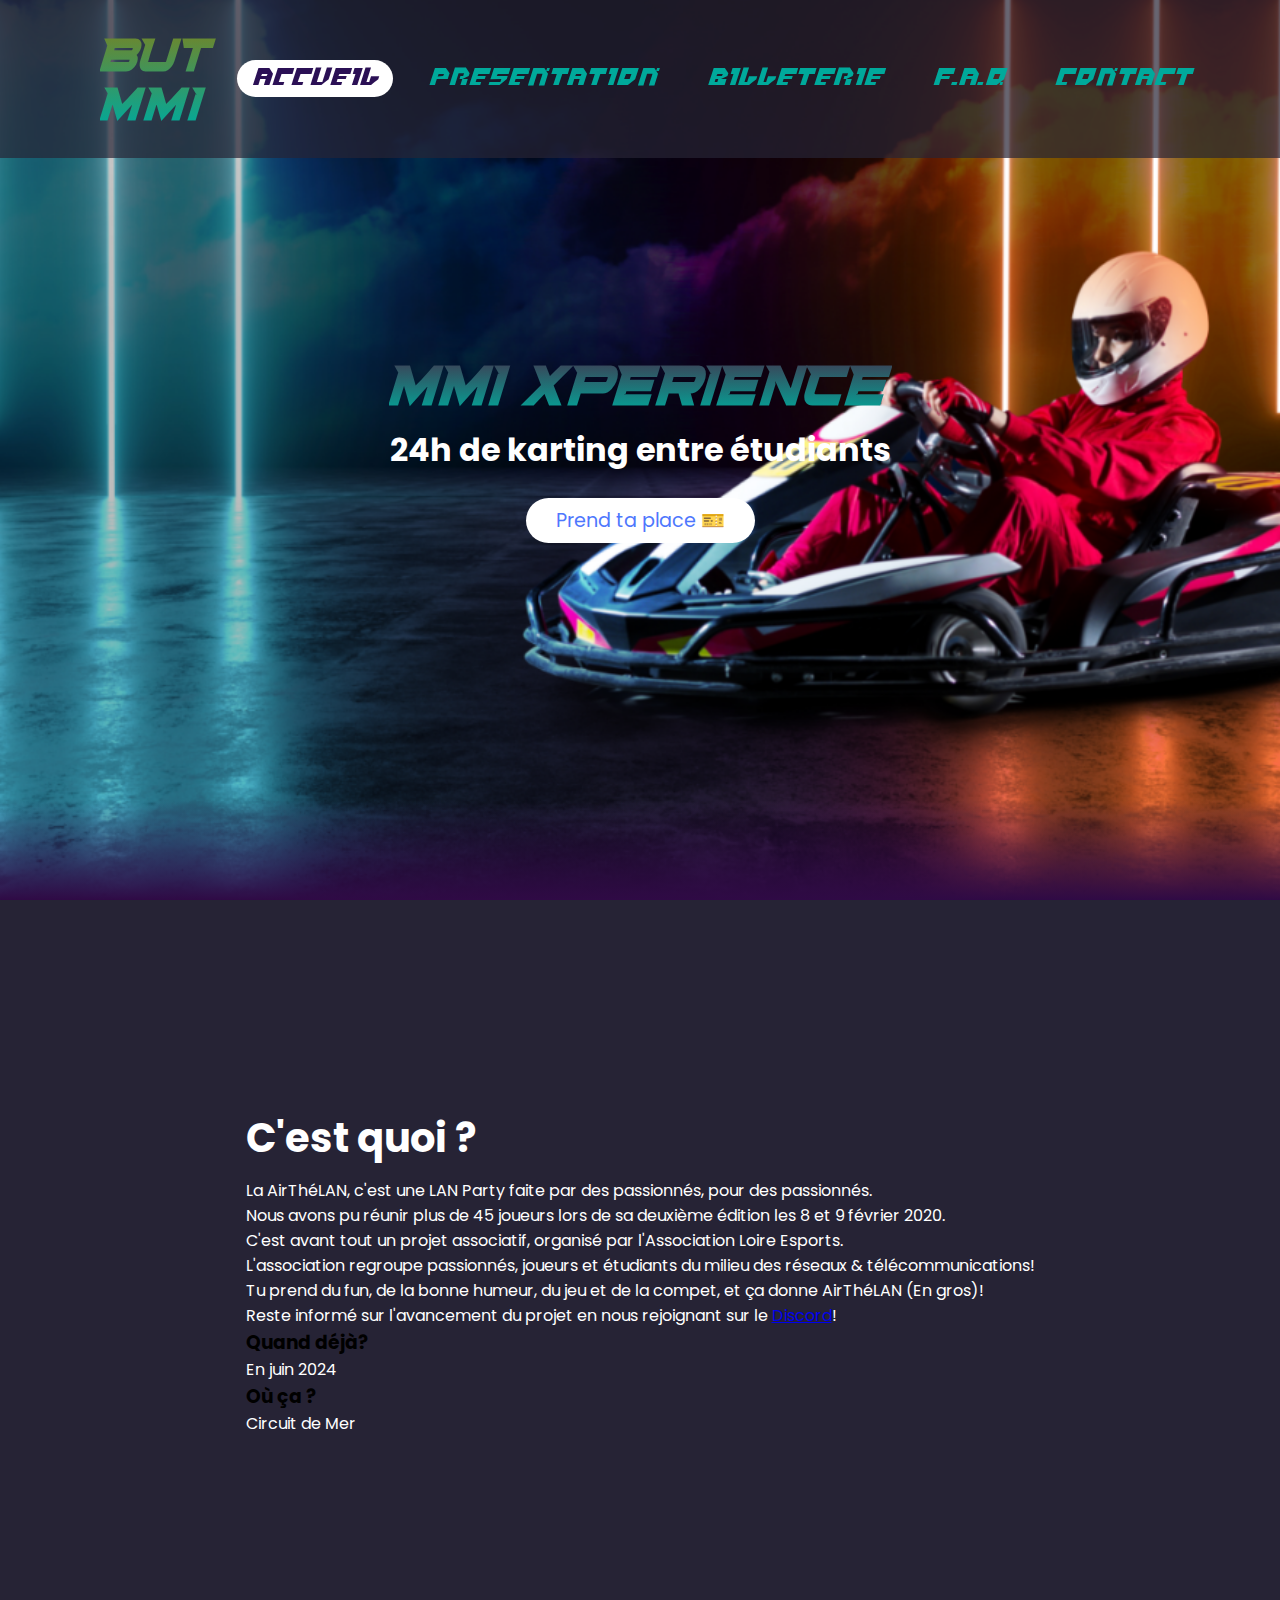
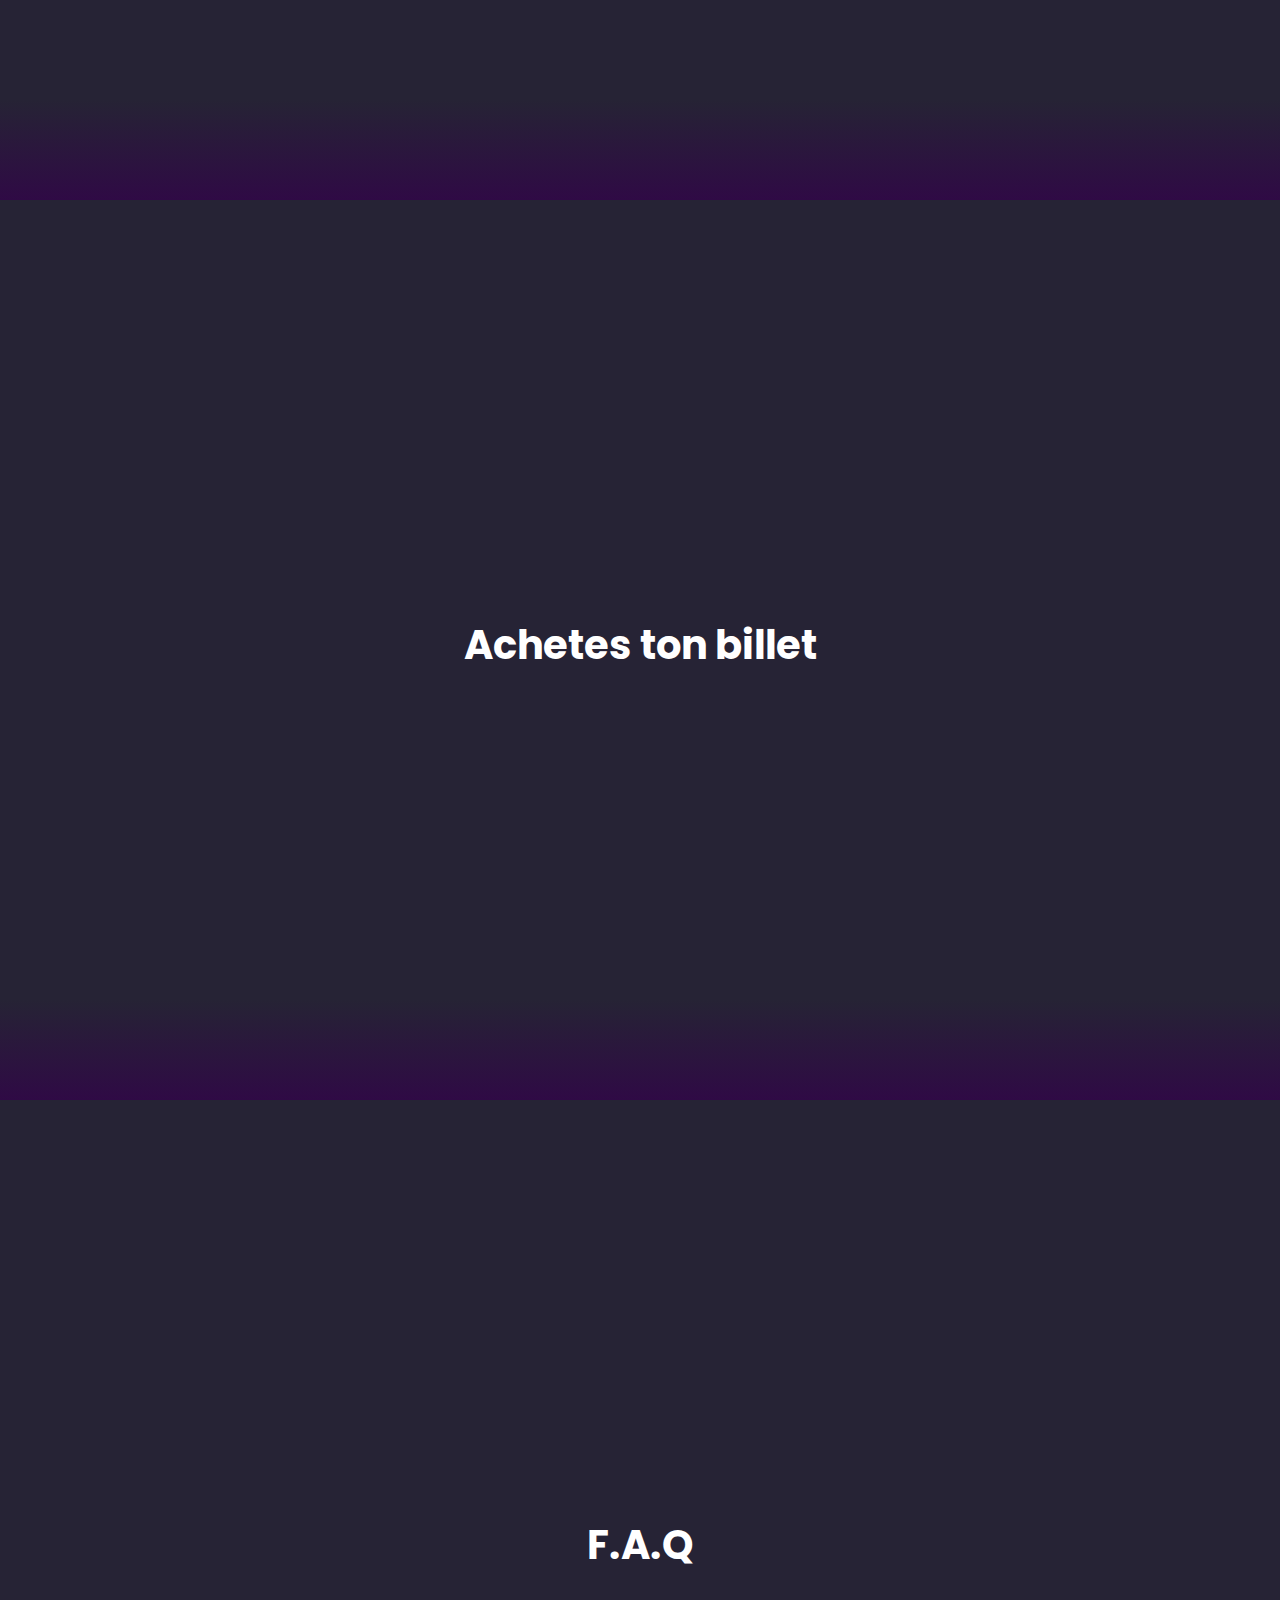
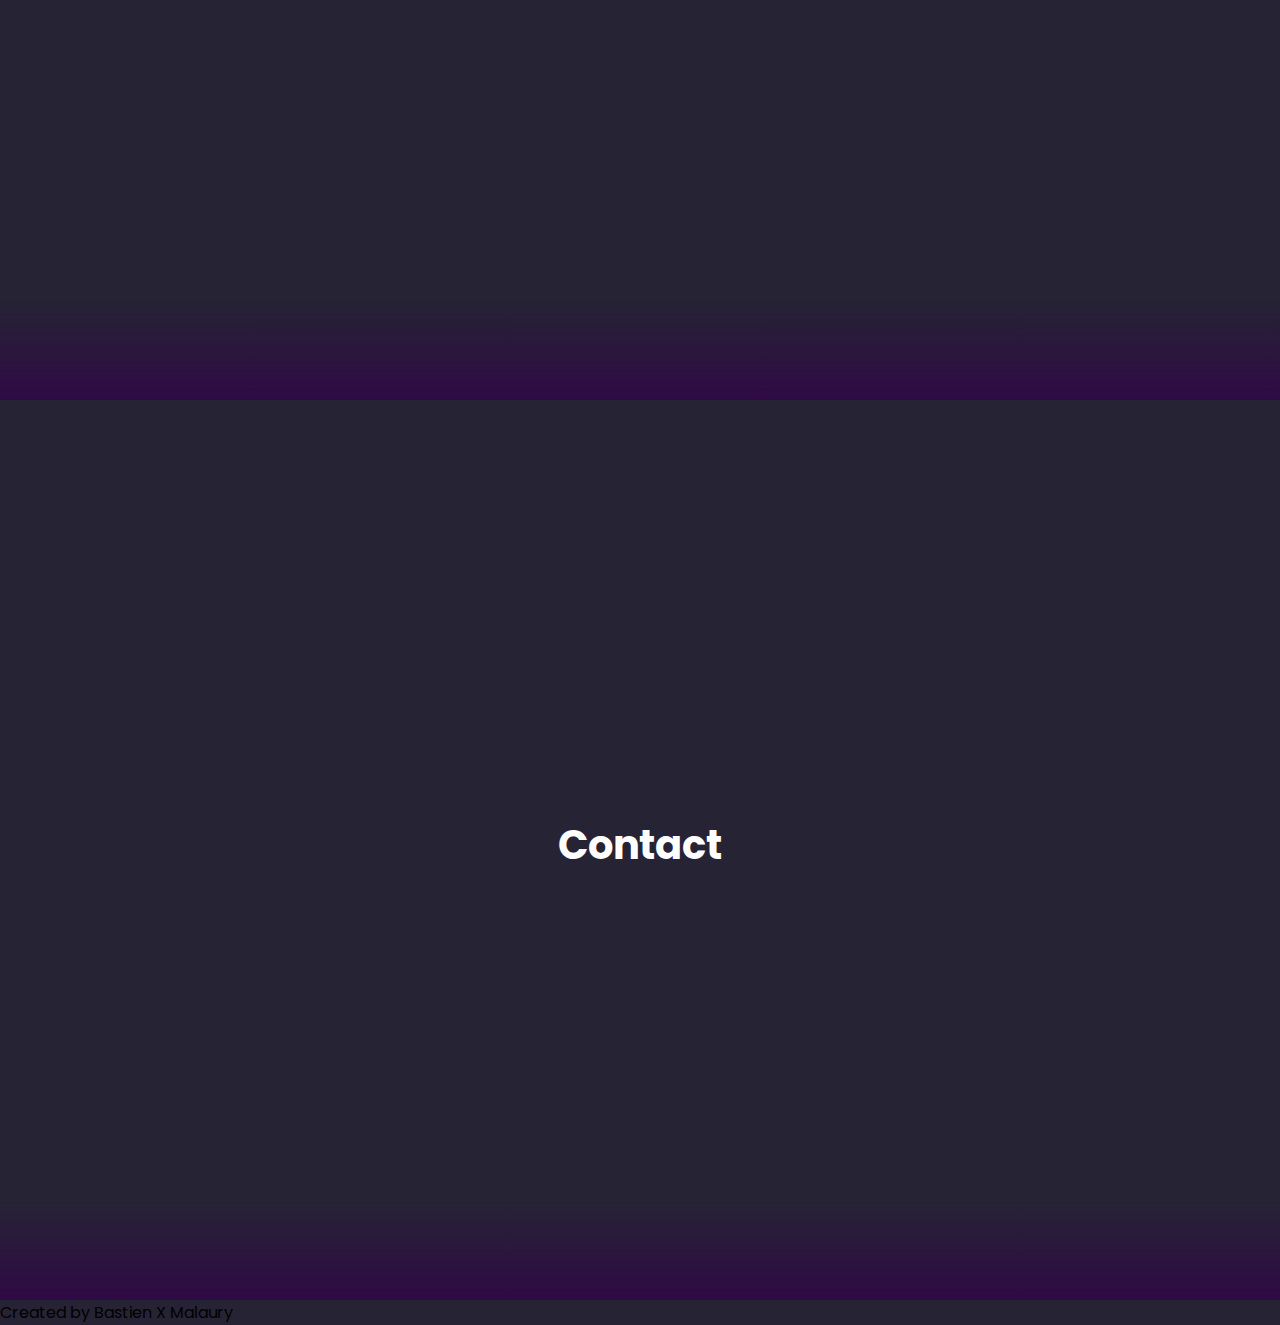
==== index.html @ bc0f4ebb "Update index.html" ====
<!doctype html>
<html>

<head>
  <title>Petit Prince Website</title>
  <meta charset="UTF-8">
  <link rel="stylesheet" type="text/css" href="style.css">
  <link rel="icon" sizes="16x16" type="image/png" href="assets/logo.png">
</head>

<body>
  <header>
    <a href="#" class="logo">BUT MMI</a>
    <ul>
      <li class="link"><a class="active" href="#menu">ACCUEIL</a></li>
      <li class="link"><a href="#about">PRESENTATION</a></li>
      <li class="link"><a href="#billeterie">BILLETERIE</a></li>
      <li class="link"><a href="#faq">F.A.Q</a></li>
      <li class="link"><a href="#contact">CONTACT</a></li>
    </ul>
  </header>

  <section id="menu">
    <img src="assets/img/61f21f1f143fae08fce9d3695cfb071a.webp" id="bg">

    <h2 id="title1">MMI Xperience</h2>
    <h3 id="text2">24h de karting entre étudiants</h3>
    <a href="#billeterie" id="btn">Prend ta place 🎫</a>


  </section>

  <section id="about">
    <div class="container">
      <div class="row">
        <div class="col-lg-6">
          <h2>C'est quoi ?</h2>
          <p>
            La AirThéLAN, c'est une LAN Party faite par des passionnés, pour des passionnés.<br>
            Nous avons pu réunir plus de 45 joueurs lors de sa deuxième édition les 8 et 9 février 2020.<br>
          <p>
            C'est avant tout un projet associatif, organisé par l'Association Loire Esports.
            <br>L'association regroupe passionnés, joueurs et étudiants du milieu des réseaux & télécommunications!
          </p>
          <p>
            Tu prend du fun, de la bonne humeur, du jeu et de la compet, et ça donne AirThéLAN (En gros)!<br>
            Reste informé sur l'avancement du projet en nous rejoignant sur le <a href="#discord">Discord</a>!
          </p>
        </div>

        <div class="col-lg-3">
          <h3>Quand déjà?</h3>
          <p>En juin 2024</p>
        </div>

        <div class="col-lg-3">
          <h3>Où ça ?</h3>
          <p>Circuit de Mer</p>
          <iframe src="https://maps.google.com/maps?q=Circuit%20Mer&t=&z=13&ie=UTF8&iwloc=&output=embed" frameborder="0"
            style="border:0" allowfullscreen></iframe>
        </div>
      </div>
    </div>
  </section>

  <section id="billeterie">
    <h2>Achetes ton billet</h2>
  </section>

  <section id="faq">
    <h2>F.A.Q</h2>
  </section>

  <section id="contact">
    <h2>Contact</h2>
  </section>



  <footer>
    <p>Created by Bastien X Malaury</p>
  </footer>

</body>





<script>
  let text = document.getElementById('title1')
  let button = document.getElementById('btn')
  let text2 = document.getElementById('text2')

  let blue = document.getElementById('1')
  let rouge = document.getElementById('2')
  let rose = document.getElementById('3')
  let violet = document.getElementById('4')


  window.addEventListener('scroll', function () {
    let value = window.scrollY;
    console.dir(value)
    text.style.marginLeft = value * 1.7 + 'px';
    text2.style.marginTop = value * 1.3 + 'px';
    button.style.marginLeft = value * 1.9 + 'px';

    blue.style.top = value * 0.99 + 'px';
    rouge.style.top = value * 0.70 + 'px';
    rose.style.top = value * 0.45 + 'px';
  })
</script>

</html>
---- style.css ----
@import url('https://fonts.googleapis.com/css?family=Poppins :300,400,500,600,700,800,960&display=swap'); 
@font-face {
    font-family: platinum_sign;
    src: url(./assets/fonts/pixel_2/Pixel-Regular.ttf);
}
@font-face {
    font-family: race;
    src: url(./assets/fonts/station_of_race/STATION\ OF\ RACE\ DEMO.otf);
}


*
{
    cursor: url("../assets/img/hiclipart.com.png"), auto;
    margin: 0;
    padding: 0;
    box-sizing: border-box;
    font-famiLy: 'Poppins', sans-serif;
    scroll-behavior : smooth;
}

body { 
    min-height : 100vh;
    background-color: #262335;
    overflow-x: hidden; 
    overflow-y: scroll;
} 

/*----------------- Header/NavBar ------------------*/

header { 
    position : fixed; 
    top : 0; 
    Left : 0; 
    width : 100%; 
    padding : 30px 100px; 
    display : flex; 
    justify-content : space-between; 
    align-items : center;
    z-index: 10000;
    background-color: rgba(38, 35, 53,0.7);
    transition: 1s;
}

header:hover {
    background-color: #1a2750;
    border-radius: 40px;
    transition: 0.9s;
}

header .logo::after {
    content:url('assets/logo.png');
    position: relative;    
    top:10px;
    right: -10px;
}

header .logo { 
    background: -webkit-linear-gradient(#718529, #00A99B);
    -webkit-background-clip: text;
    -webkit-text-fill-color: transparent;
    font-family: race;
    font-weight : 700;
    text-decoration : none;
    font-size : 2em;
    text-transform : uppercase;
    Letter-spacing : 2px; 
} 

header ul { 
    display : flex;
    justify-content : center;
    align-items : center;
    font-size: large;
}

.link a.active, .link a:hover{ 
    background : #fff;
    color : #2b1055;
    transition: 0.5s;
    
}


.links{
    display: flex;
    justify-content: center;
    gap: 5vw;
}

.link{
    list-style: none;
    position: static;
    margin-left : 20px; 
}

.link > a{
    text-decoration: none;
    font-family: platinum_sign;
    font-size: 25px;
    transition: 0.4s;
    text-decoration : none;
    padding : 6px 15px; 
    color: #00A99B;
    border-radius: 20px;
}

.link > a:hover {
    background : #00A99B;
    color : #2b1055;
    position: static;
    transition: 0.5s;
}

/*----------------- FIN Header/NavBar ------------------*/

/*----------------- Section a propos ------------------*/

section { 
    position : relative;
    width : 100%; 
    height : 100vh;
    width: 100vw; 
    padding : 100px; 
    display: flex; 
    justify-content: center; 
    align-items: center;
} 

section::before {
    content: '';
    color: white;
    position: absolute;
    bottom: 0;
    width: 100%;
    height: 100px;
    background: linear-gradient(to top,#2f0a45,transparent);
    z-index: 100;
    
}

section img { 
    position : absolute; 
    top : 0;
    Left : 0; 
    width : 100%; 
    height : 100%; 
    object-fit: cover;
    pointer-events: none}


#title1 {
    background: -webkit-linear-gradient(#413850, #00A99B);
    -webkit-background-clip: text;
    -webkit-text-fill-color: transparent;
    position: absolute;
    font-family: race;
    color: #fff;
    white-space: nowrap;
    font-size: 3vw;
    z-index: 101;
    transform: translateY(-60px);
}

#text2 {
    position: absolute;
    color: #fff;
    white-space: nowrap;
    font-size: 2.5vw;
    z-index: 101;
}

#btn {
    text-decoration : none;
    padding : 8px 30px;
    border-radius : 40px;
    background : #fff;
    color : #4e77fd;
    font-size: 1.5vw;
    display: inline-block;
    z-index: 9;
    transform: translateY(70px);
}


section h2 {
    font-size: 2.5em;
    margin-bottom: 10px;
    color: #fff;
}
section p {
    font-size: 1em;
    color: #fff;
}
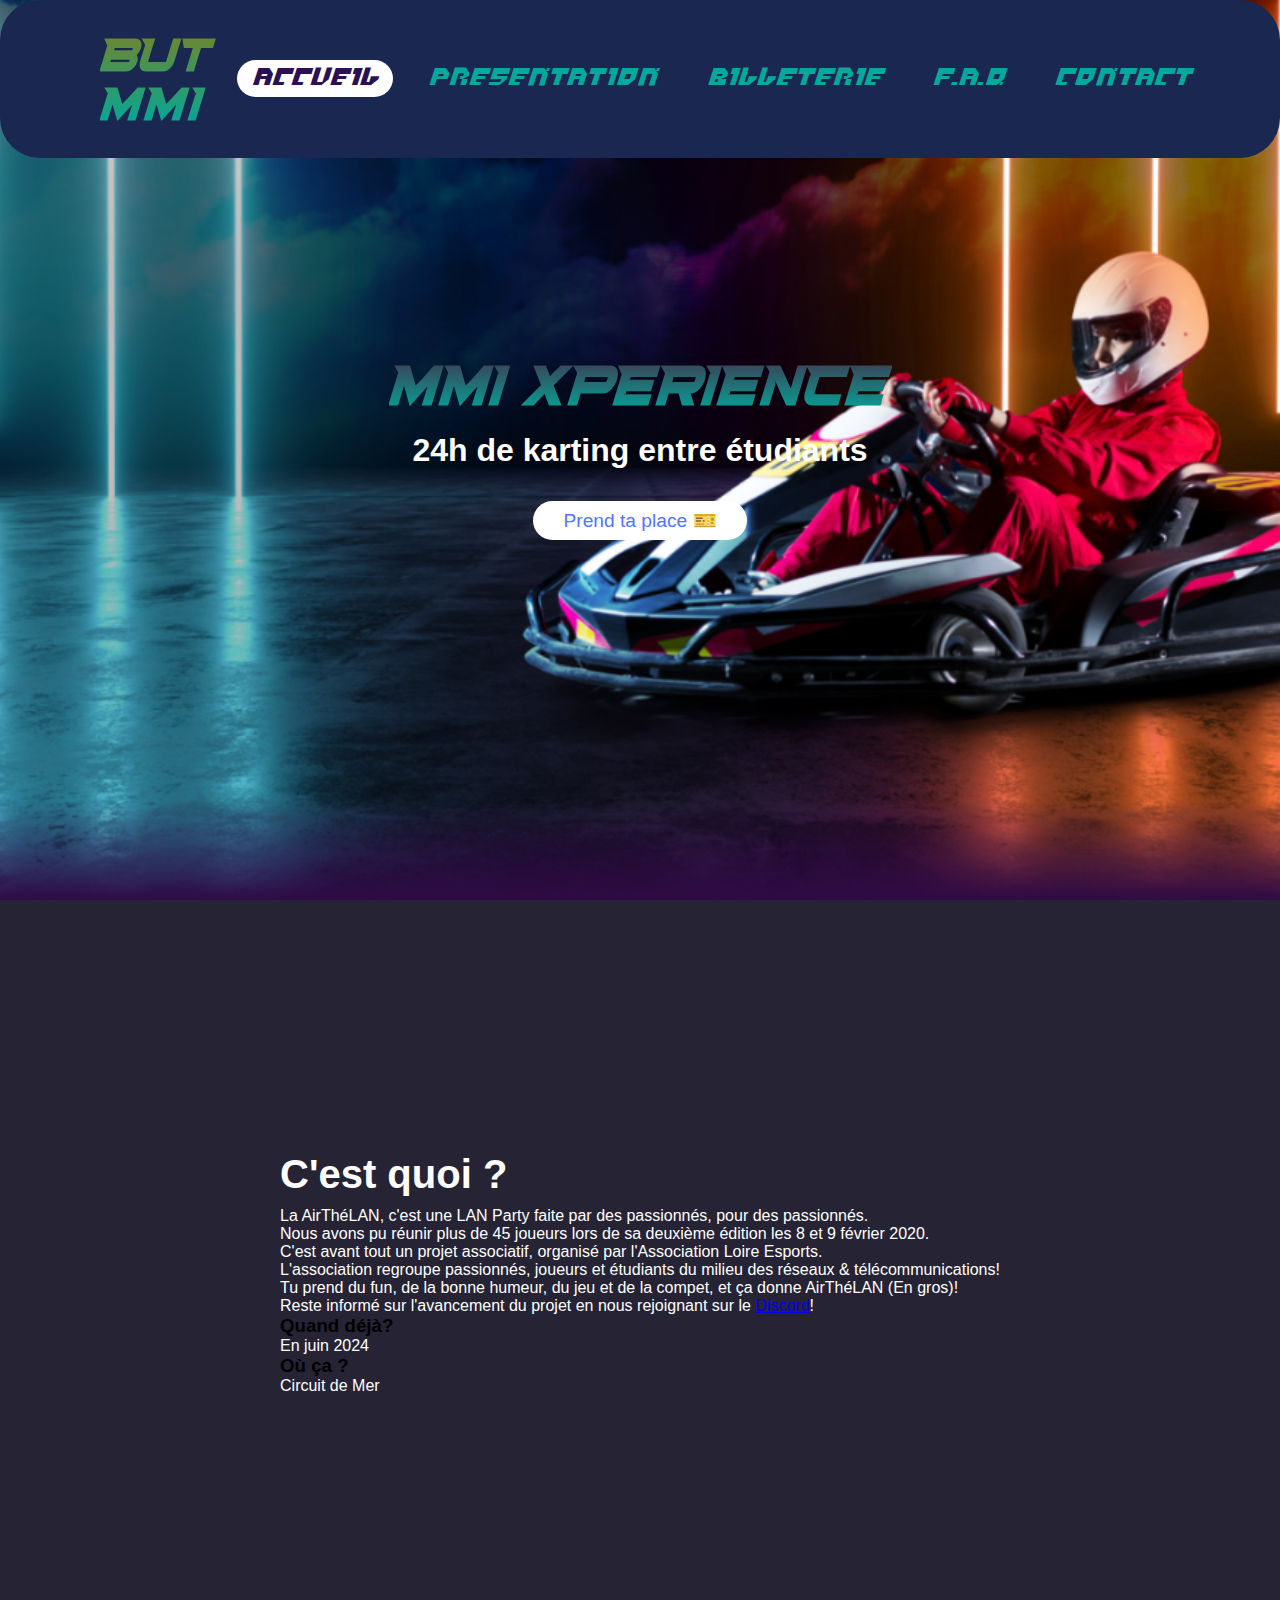
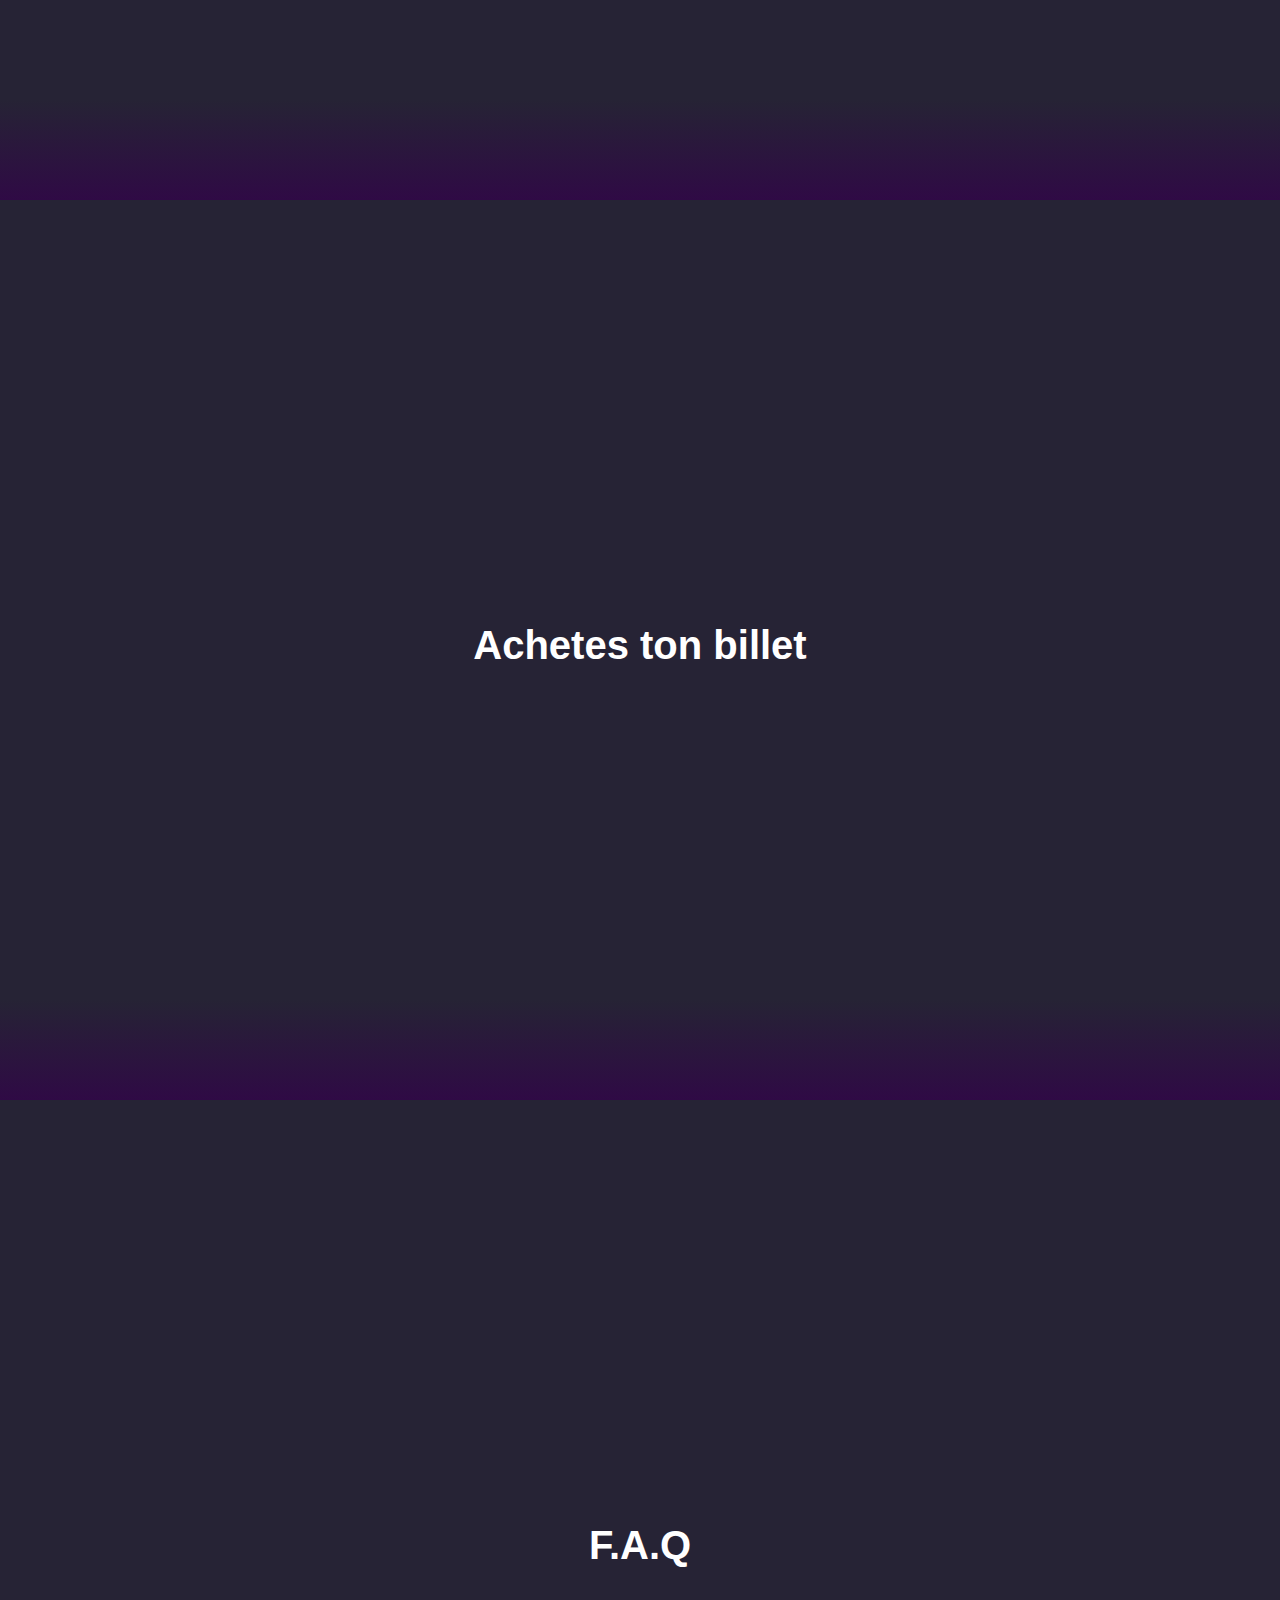
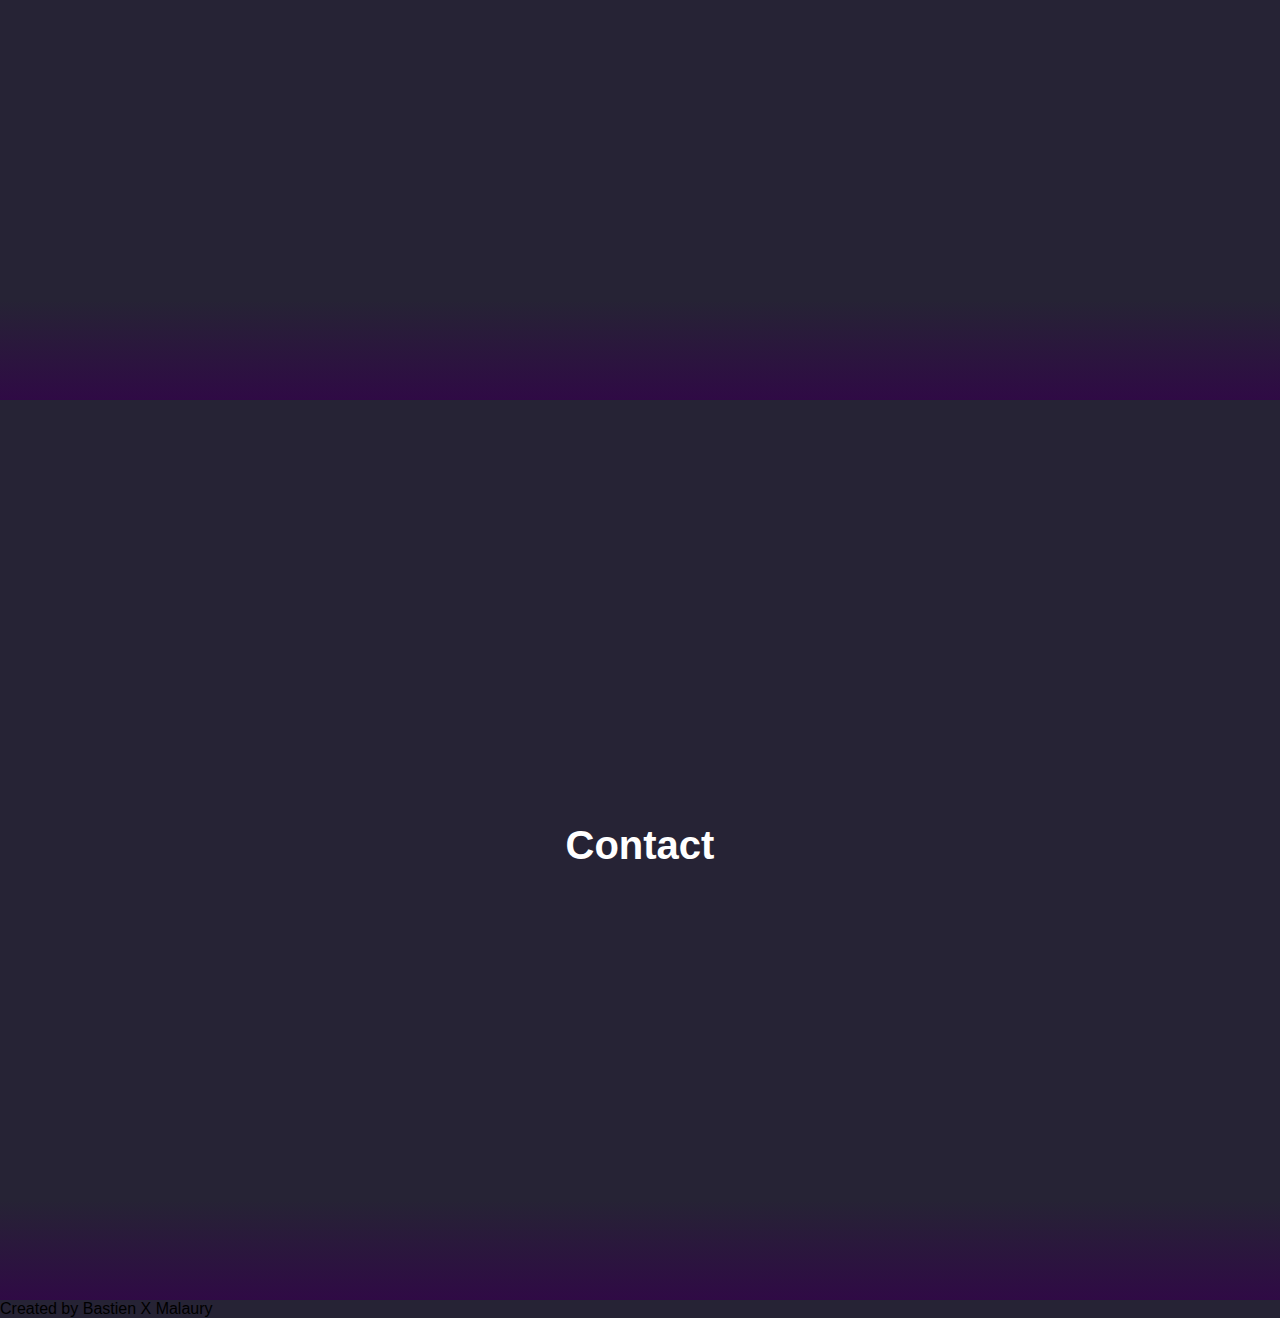
==== commit 939cd847: "fix" ====
--- a/index.html
+++ b/index.html
@@ -10,8 +10,15 @@
 
 <body>
   <header>
+    <input type="checkbox" id="nav-check">
+    <div class="nav-btn">        
+      <label for="nav-check">
+          <span id="left"></span>
+          <span id="right"></span>
+      </label>
+  </div>
     <a href="#" class="logo">BUT MMI</a>
-    <ul>
+    <ul class="nav-links">
       <li class="link"><a class="active" href="#menu">ACCUEIL</a></li>
       <li class="link"><a href="#about">PRESENTATION</a></li>
       <li class="link"><a href="#billeterie">BILLETERIE</a></li>
@@ -100,14 +107,9 @@
 
   window.addEventListener('scroll', function () {
     let value = window.scrollY;
-    console.dir(value)
     text.style.marginLeft = value * 1.7 + 'px';
     text2.style.marginTop = value * 1.3 + 'px';
     button.style.marginLeft = value * 1.9 + 'px';
-
-    blue.style.top = value * 0.99 + 'px';
-    rouge.style.top = value * 0.70 + 'px';
-    rose.style.top = value * 0.45 + 'px';
   })
 </script>
 
--- a/style.css
+++ b/style.css
@@ -1,4 +1,3 @@
-@import url('https://fonts.googleapis.com/css?family=Poppins :300,400,500,600,700,800,960&display=swap'); 
 @font-face {
     font-family: platinum_sign;
     src: url(./assets/fonts/pixel_2/Pixel-Regular.ttf);
@@ -27,6 +26,14 @@
 } 
 
 /*----------------- Header/NavBar ------------------*/
+
+#nav-check{
+    display: none;
+}
+
+.nav-btn{
+    display: none;
+}
 
 header { 
     position : fixed; 
@@ -146,8 +153,8 @@
     width : 100%; 
     height : 100%; 
     object-fit: cover;
-    pointer-events: none}
-
+    pointer-events: none
+}
 
 #title1 {
     background: -webkit-linear-gradient(#413850, #00A99B);
@@ -191,4 +198,93 @@
 section p {
     font-size: 1em;
     color: #fff;
+}
+
+@media screen and (max-width: 1225px){
+    header { 
+        position : fixed; 
+        top : 0; 
+        Left : 0; 
+        width : 100%; 
+        padding : 30px 100px; 
+        display : flex; 
+        justify-content : space-between; 
+        align-items : center;
+        z-index: 10000;
+        background-color: #1a2750;
+        transition: 1s;
+        height: 100px;
+    }
+    
+    header:hover {
+        background-color: #1a2750;
+        border-radius: 0;
+        transition: 0s;
+    }
+
+    .nav-btn {
+        display: inline-block;
+        position: absolute;
+        right: 15px;
+    }
+
+    .nav > .nav-btn > label {
+        display: inline-block;
+        width: 50px;
+        height: 50px;
+        padding: 13px;
+    }
+
+    .nav-btn > label:hover,.nav  #nav-check:checked ~ .nav-btn > label {
+        background-color: #1a2750;
+    }
+
+    .nav-btn > label:hover, #nav-check:checked ~ .nav-btn > label > #left{
+        transform: rotate(45deg) translateY(9px);
+        transition: transform 0.5s;
+        border-top: 5px solid red;
+    }
+
+    .nav-btn > label:hover, #nav-check:checked ~ .nav-btn > label > #right{
+        transform: rotate(-45deg) translateY(-5px);
+        border-top: 5px solid red;
+        transition: all 0.5s;
+    }
+
+    .nav-btn > label:hover, #nav-check:not(:checked) ~ .nav-btn > label > span{
+        transition: all 0.5s;
+    }
+    
+    .nav-btn > label > span {
+        display: block;
+        width: 35px;
+        height: 10px;
+        border-top: 5px solid rgb(172, 226, 21);
+    }
+
+    .nav-links {
+        position: absolute;
+        display: block;
+        width: 100%;
+        background-color: #1a2750;
+        transition: all 0.3s ease-in;
+        overflow-y: hidden;
+        overflow-x: hidden;
+        top: 100px;
+        left: 0px;
+    }
+
+    .link > a {
+        display: block;
+        width: 100%;
+    }
+
+    #nav-check:not(:checked) ~ .nav-links {
+        height: 0px;
+    }
+
+    #nav-check:checked ~ .nav-links {
+        height: 150vh;
+        overflow-y: auto;
+    }
 }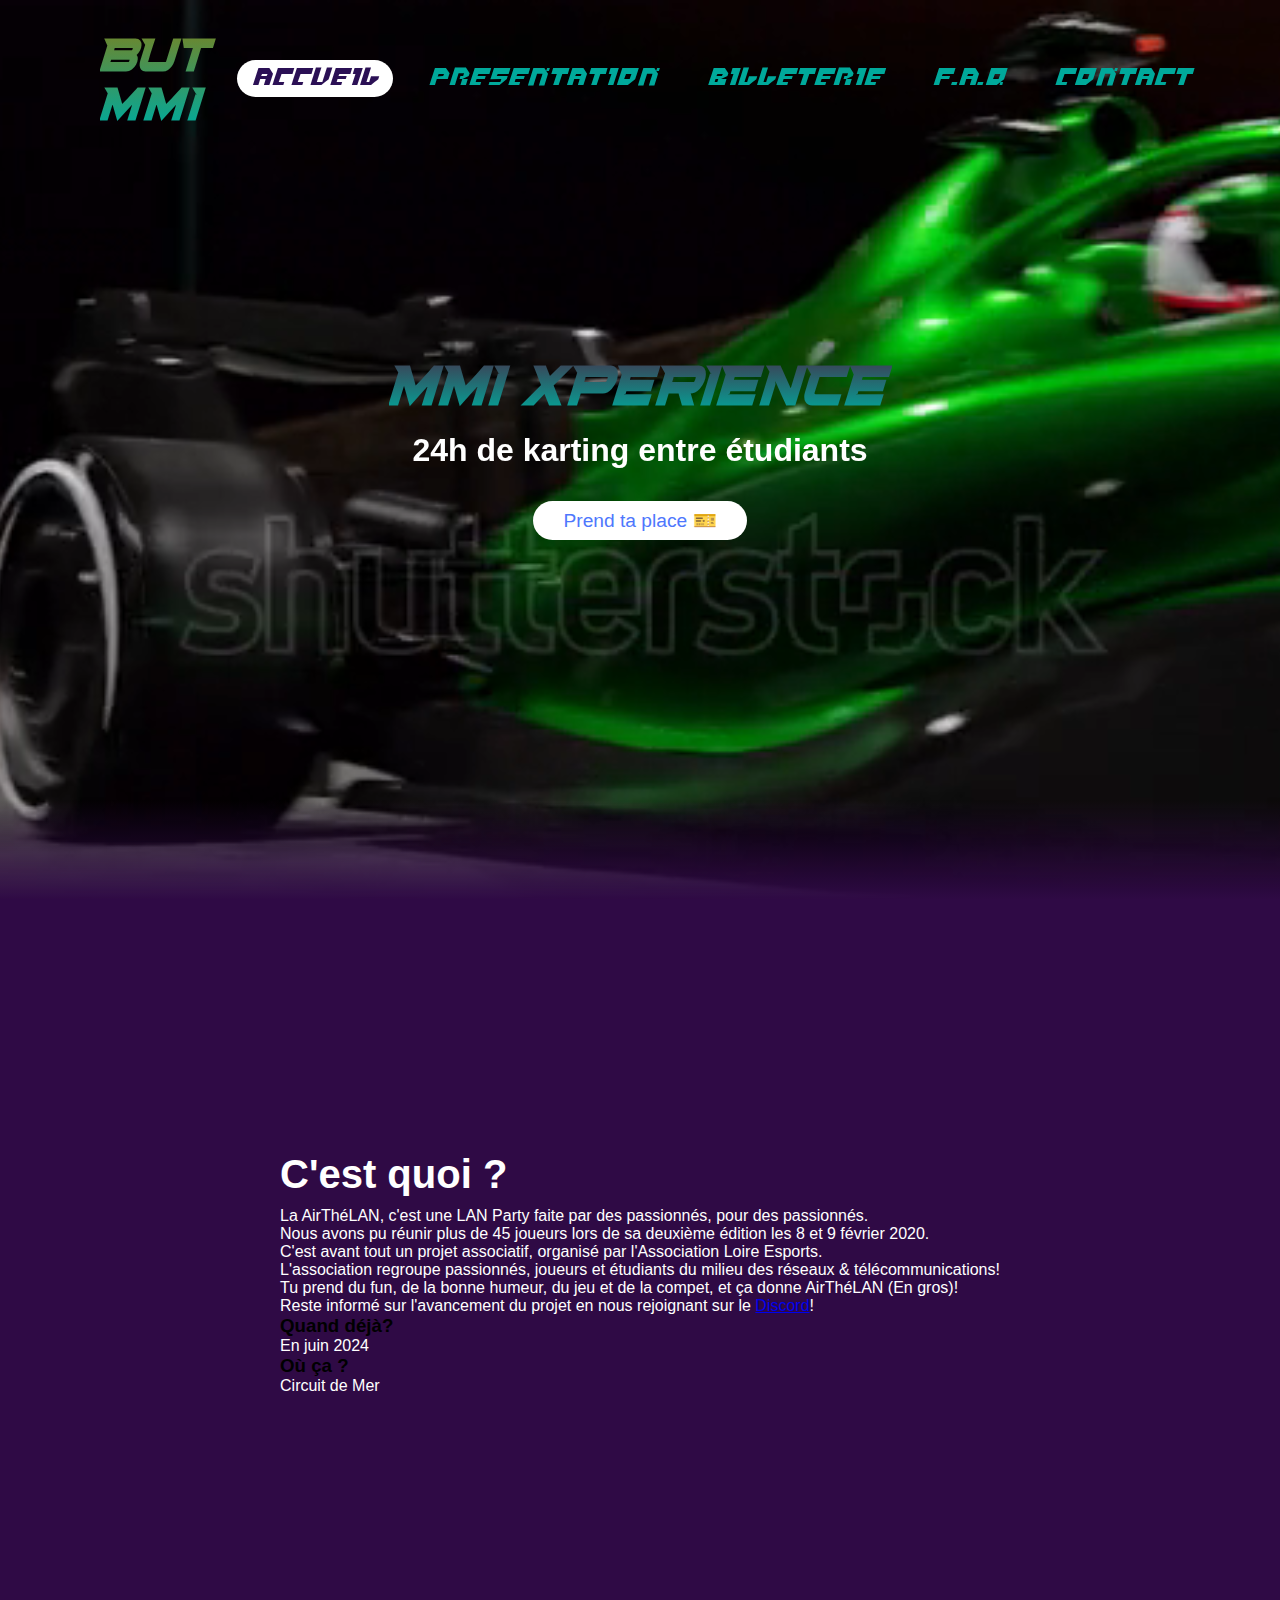
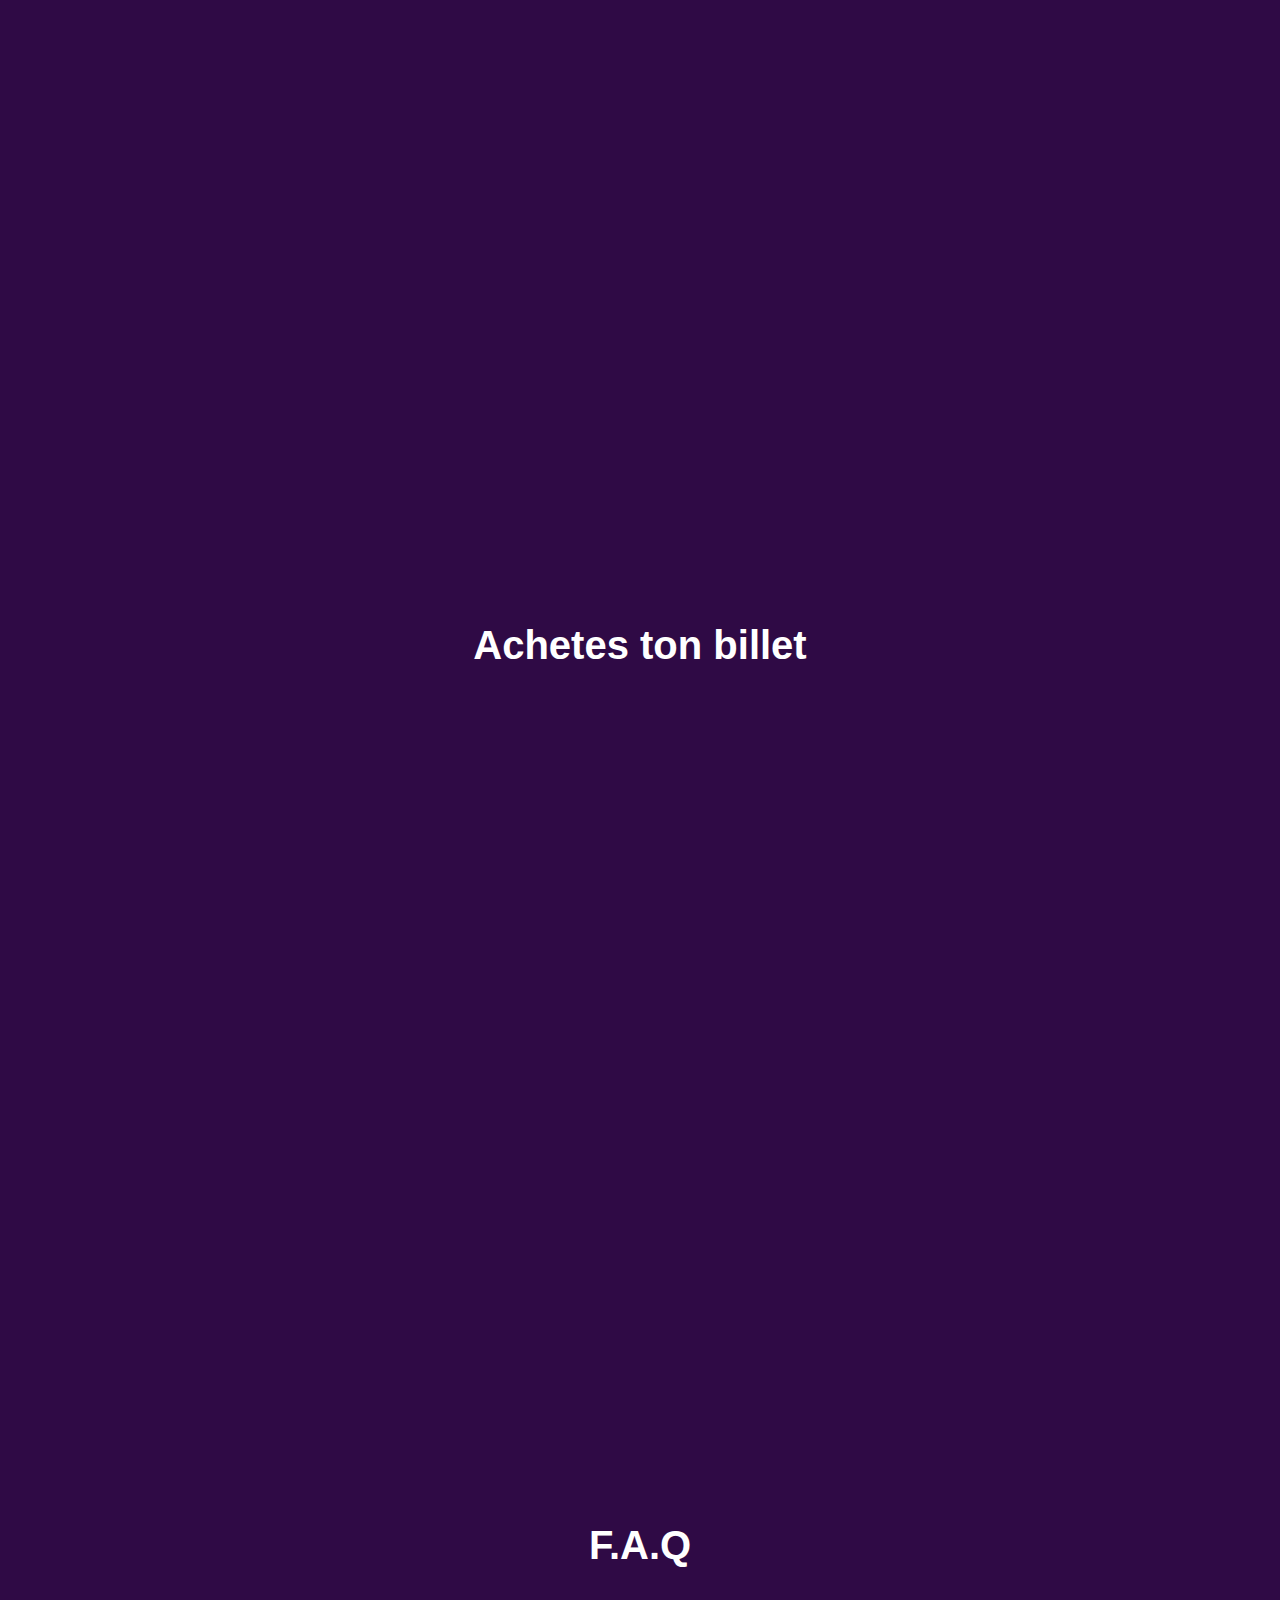
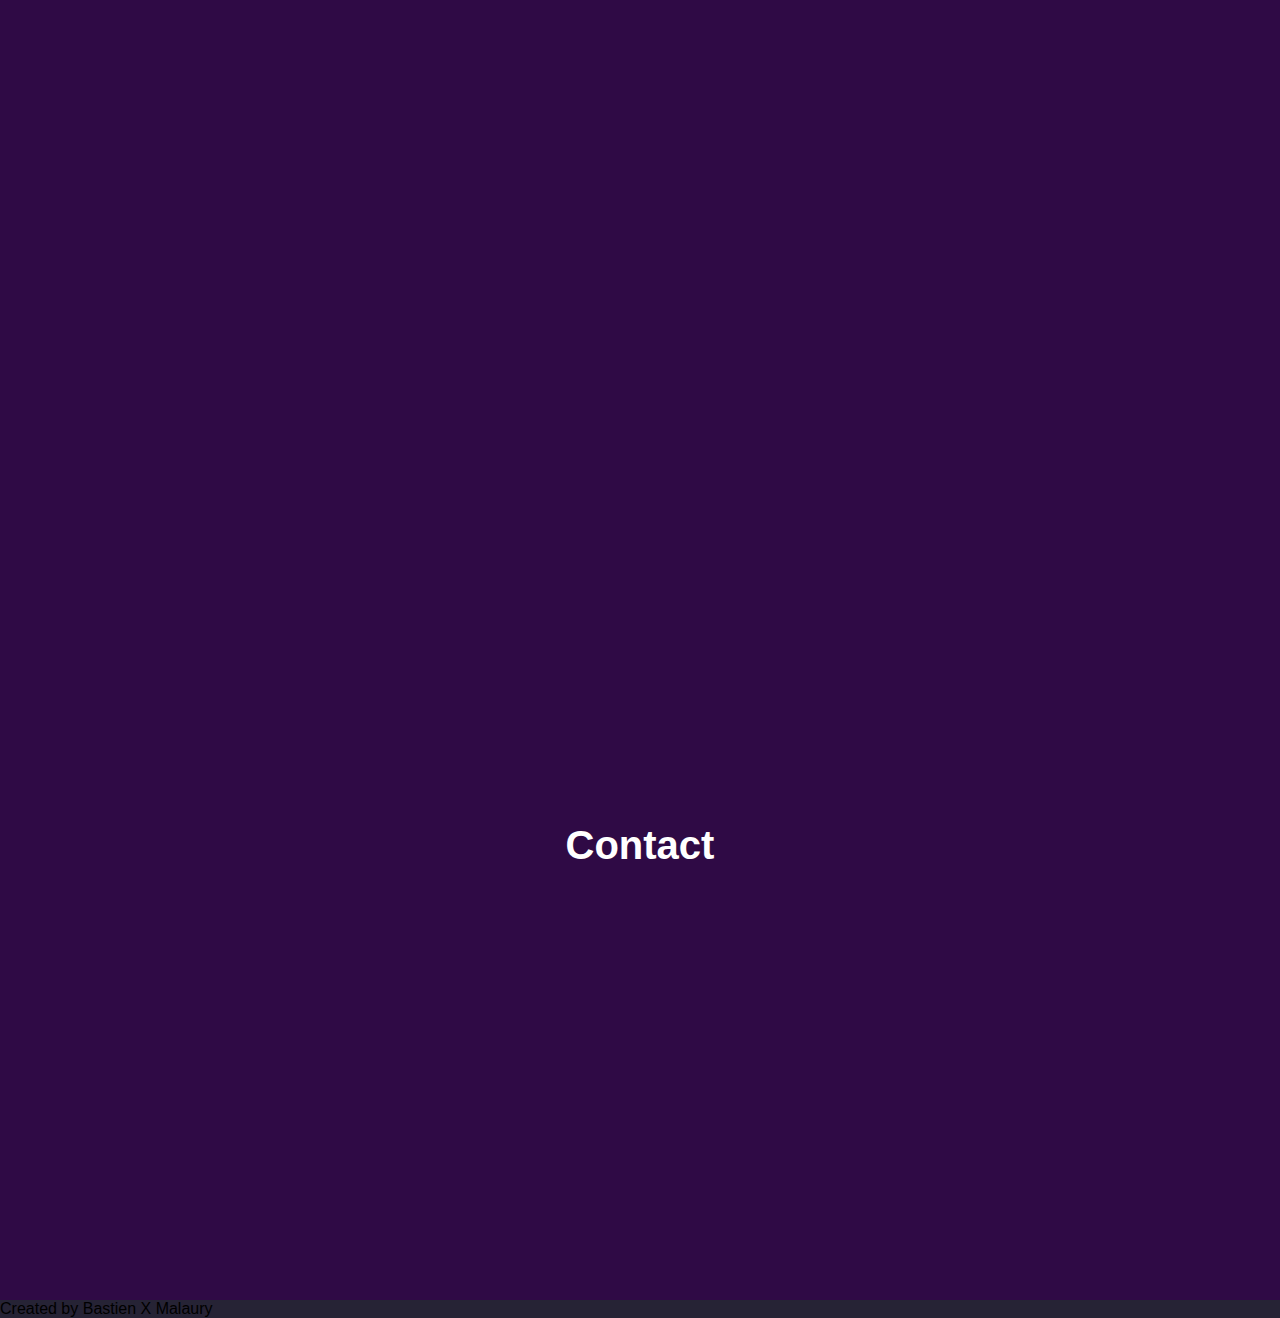
==== commit a90e2570: "V1.5.5" ====
--- a/index.html
+++ b/index.html
@@ -28,7 +28,8 @@
   </header>
 
   <section id="menu">
-    <img src="assets/img/61f21f1f143fae08fce9d3695cfb071a.webp" id="bg">
+    <!-- <img src="assets/img/61f21f1f143fae08fce9d3695cfb071a.webp" id="bg"> -->
+    <video src="./assets/img/stock-footage-three-high-speed-racing-cars-driving-on-winding-night-race-track-to-the-finish-line-racing-go.mp4" autoplay muted loop></video>
 
     <h2 id="title1">MMI Xperience</h2>
     <h3 id="text2">24h de karting entre étudiants</h3>
@@ -106,9 +107,13 @@
 
 
   window.addEventListener('scroll', function () {
+    const heroOpas = this.scrollY / 1000;
+    console.log(heroOpas)
     let value = window.scrollY;
+    let opacityValue = text.style.opacity
     text.style.marginLeft = value * 1.7 + 'px';
     text2.style.marginTop = value * 1.3 + 'px';
+    text2.style.opacity = `${1 - heroOpas}`;
     button.style.marginLeft = value * 1.9 + 'px';
   })
 </script>
--- a/style.css
+++ b/style.css
@@ -45,7 +45,6 @@
     justify-content : space-between; 
     align-items : center;
     z-index: 10000;
-    background-color: rgba(38, 35, 53,0.7);
     transition: 1s;
 }
 
@@ -119,12 +118,24 @@
     transition: 0.5s;
 }
 
+video {
+  width: 100vw;
+  height: 100vh;
+  object-fit: cover;
+  position: fixed;
+  left: 0;
+  right: 0;
+  top: 0;
+  bottom: 0;
+}
+
 /*----------------- FIN Header/NavBar ------------------*/
 
 /*----------------- Section a propos ------------------*/
 
 section { 
     position : relative;
+    background-color: #2f0a45;
     width : 100%; 
     height : 100vh;
     width: 100vw; 
@@ -175,6 +186,7 @@
     white-space: nowrap;
     font-size: 2.5vw;
     z-index: 101;
+    opacity: 100%;
 }
 
 #btn {
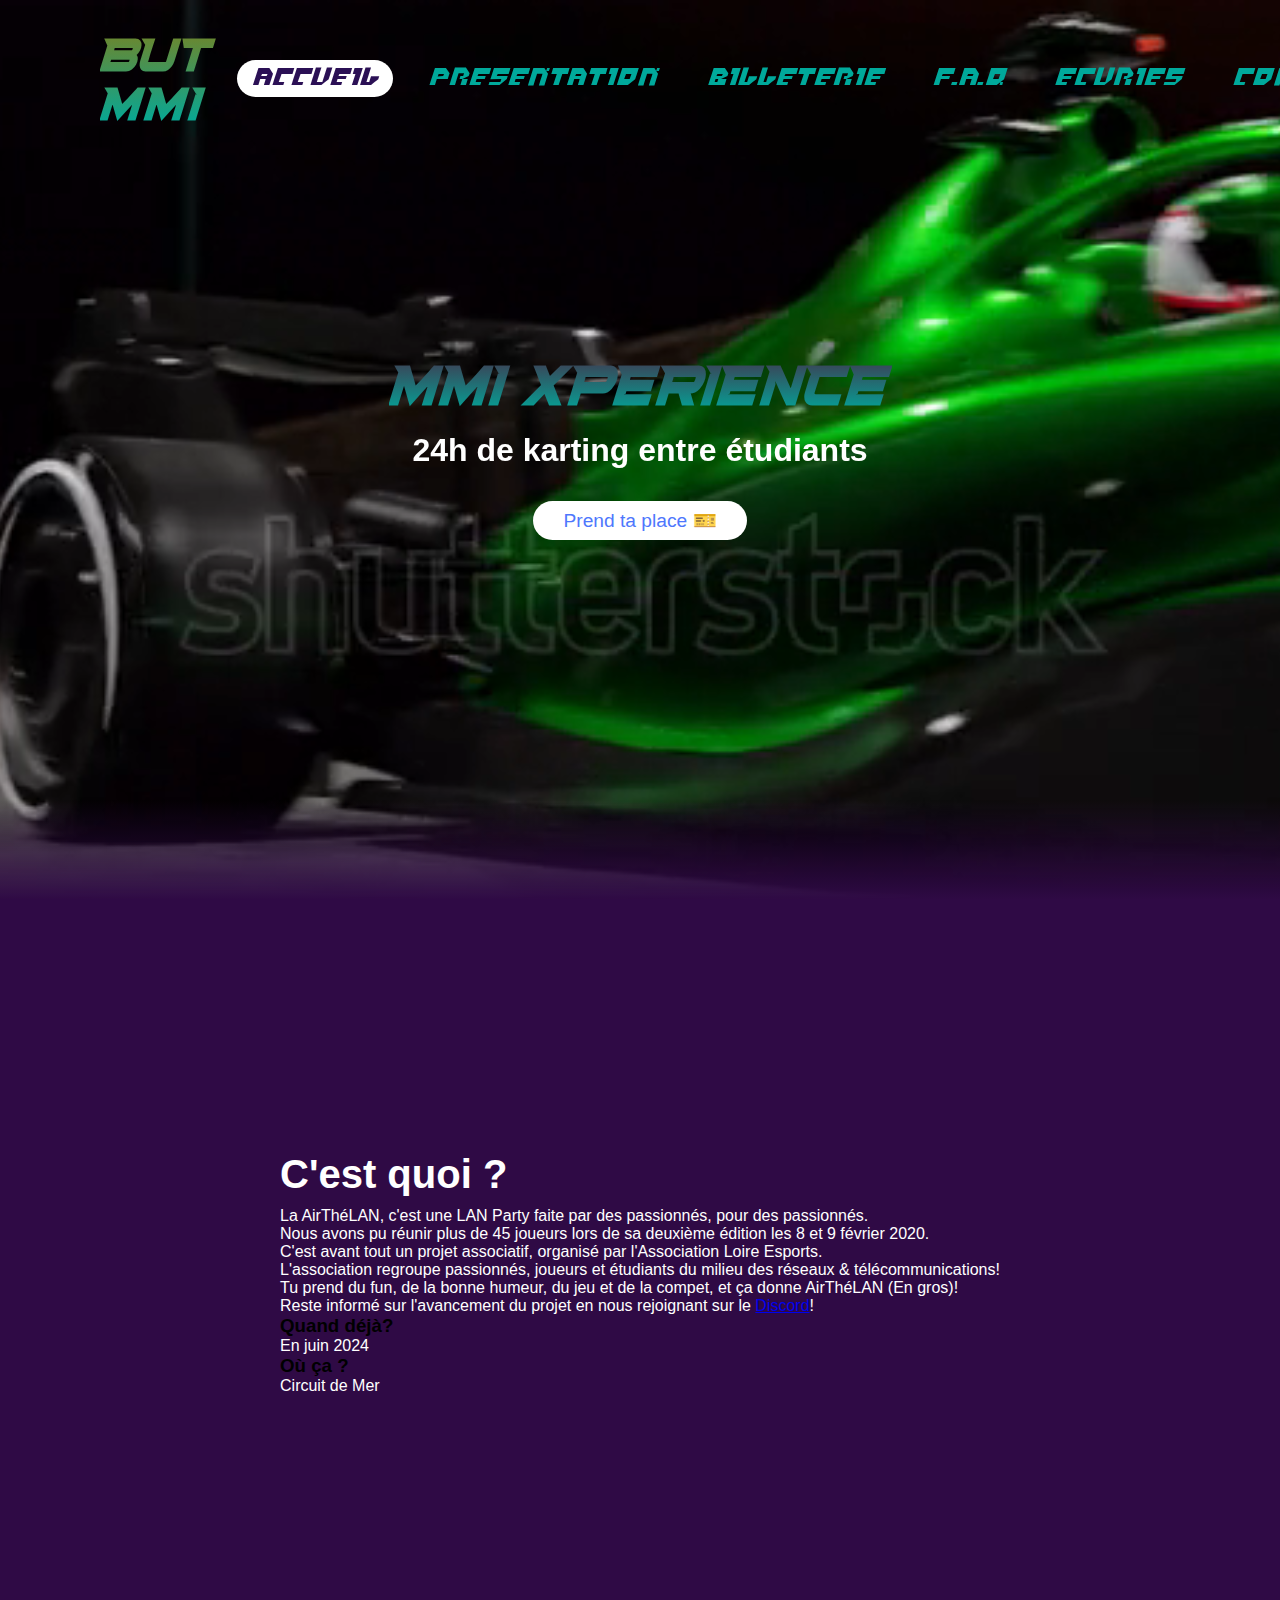
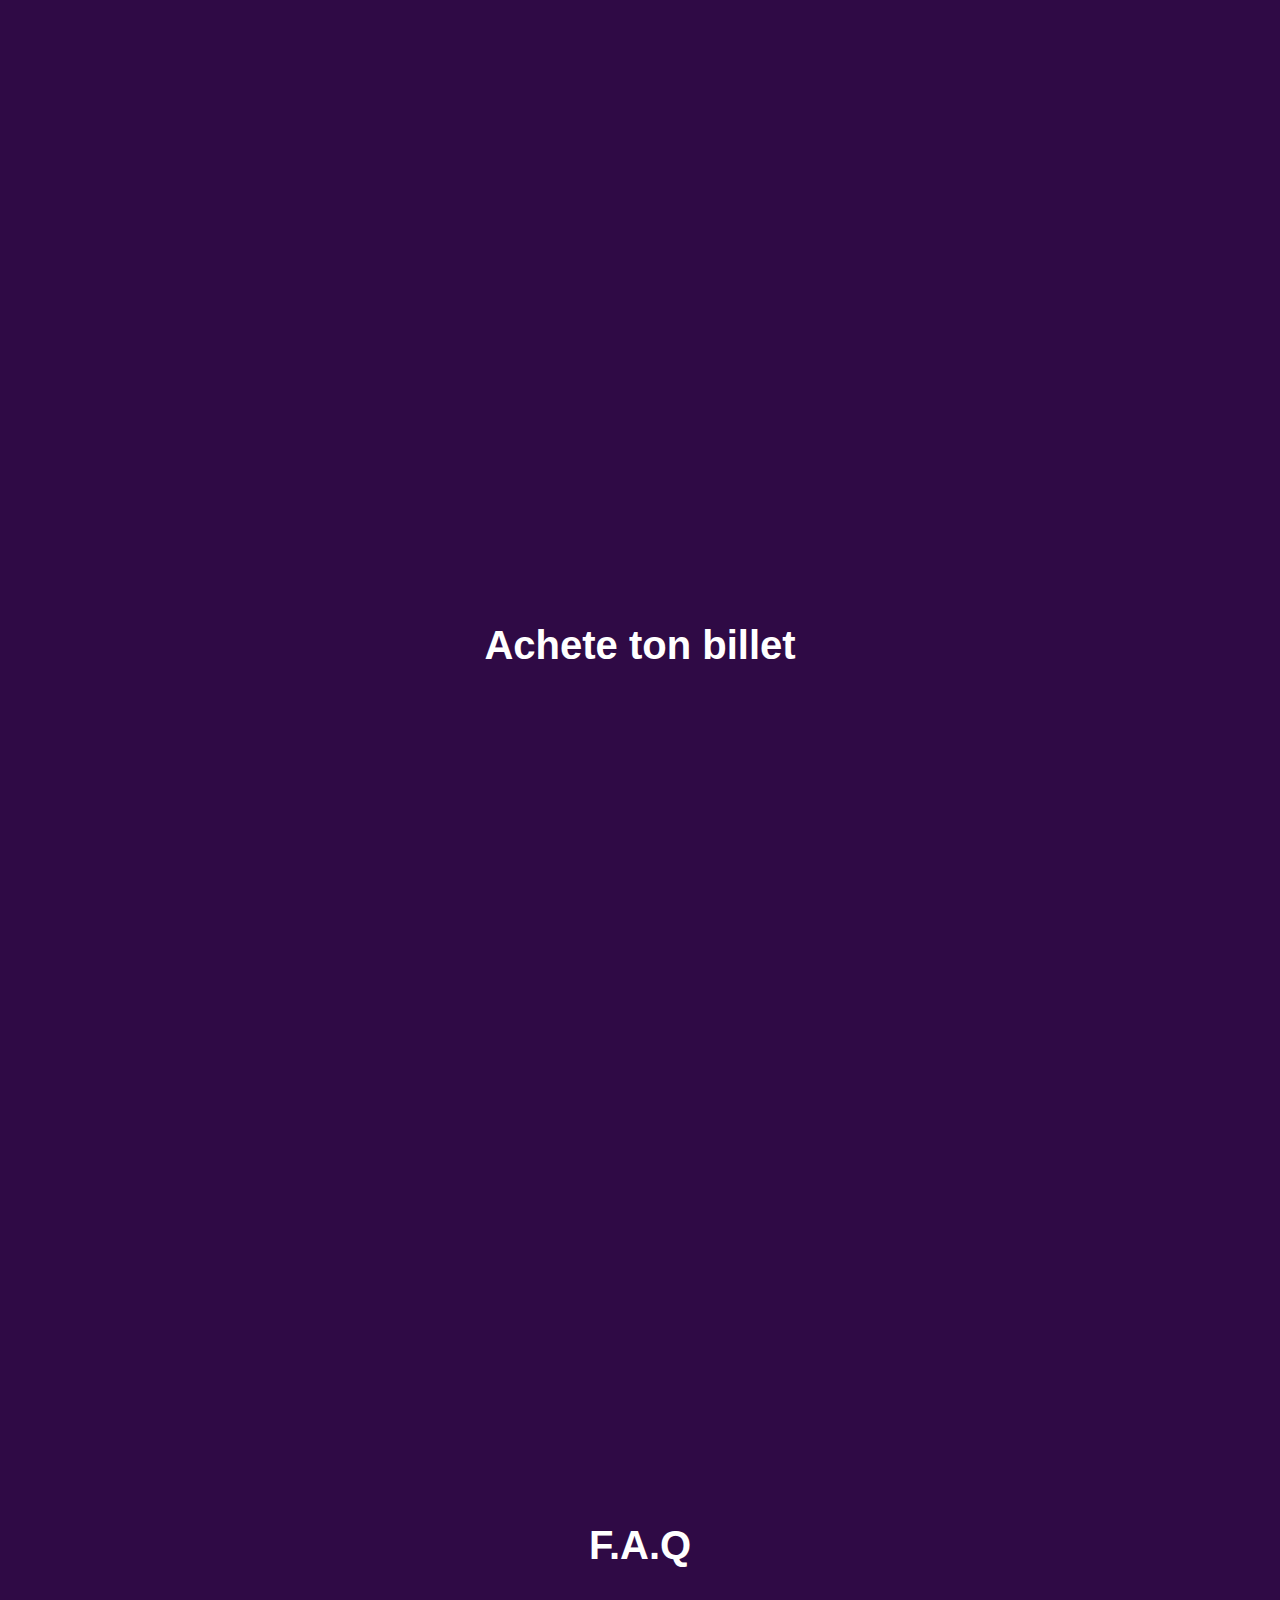
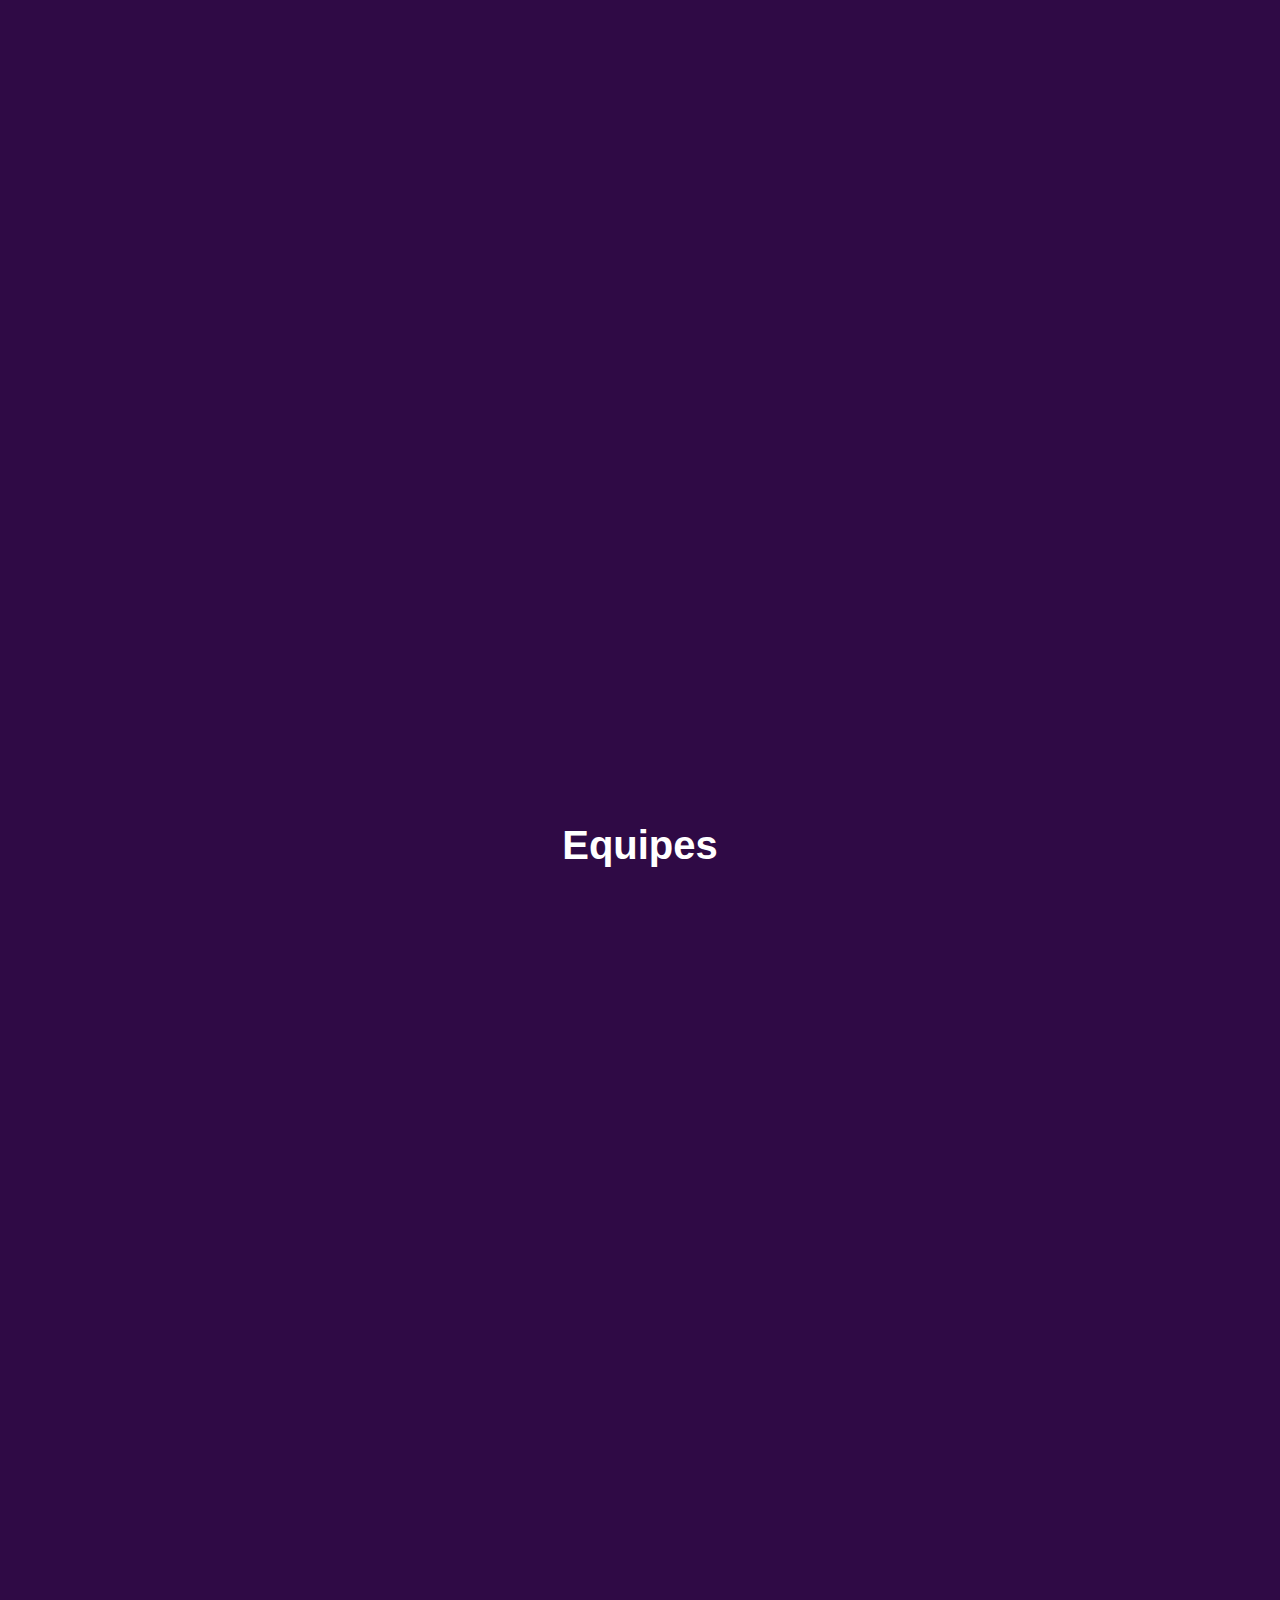
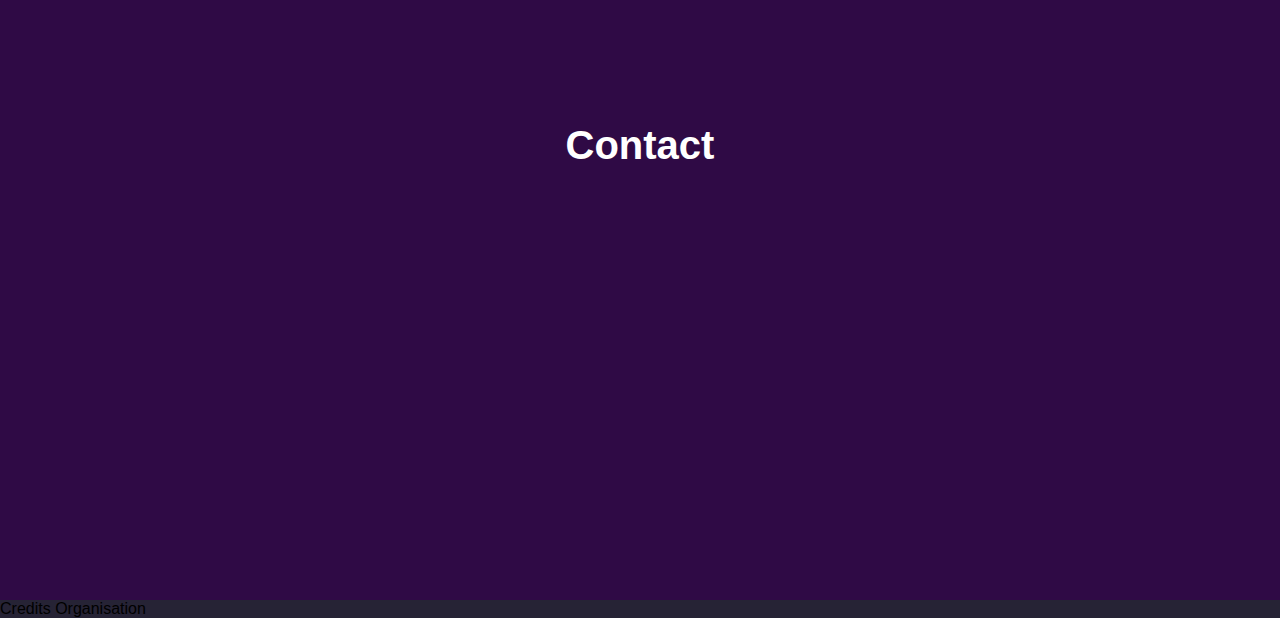
==== commit 64d66f9e: "Add menu "Ecuries"" ====
--- a/index.html
+++ b/index.html
@@ -23,6 +23,7 @@
       <li class="link"><a href="#about">PRESENTATION</a></li>
       <li class="link"><a href="#billeterie">BILLETERIE</a></li>
       <li class="link"><a href="#faq">F.A.Q</a></li>
+      <li class="link"><a href="#equipes">ECURIES</a></li>
       <li class="link"><a href="#contact">CONTACT</a></li>
     </ul>
   </header>
@@ -72,12 +73,17 @@
   </section>
 
   <section id="billeterie">
-    <h2>Achetes ton billet</h2>
+    <h2>Achete ton billet</h2>
   </section>
 
   <section id="faq">
     <h2>F.A.Q</h2>
   </section>
+
+  <section id="equipes">
+    <h2>Equipes</h2>
+  </section>
+
 
   <section id="contact">
     <h2>Contact</h2>
@@ -86,7 +92,7 @@
 
 
   <footer>
-    <p>Created by Bastien X Malaury</p>
+    <p>Credits Organisation</p>
   </footer>
 
 </body>
